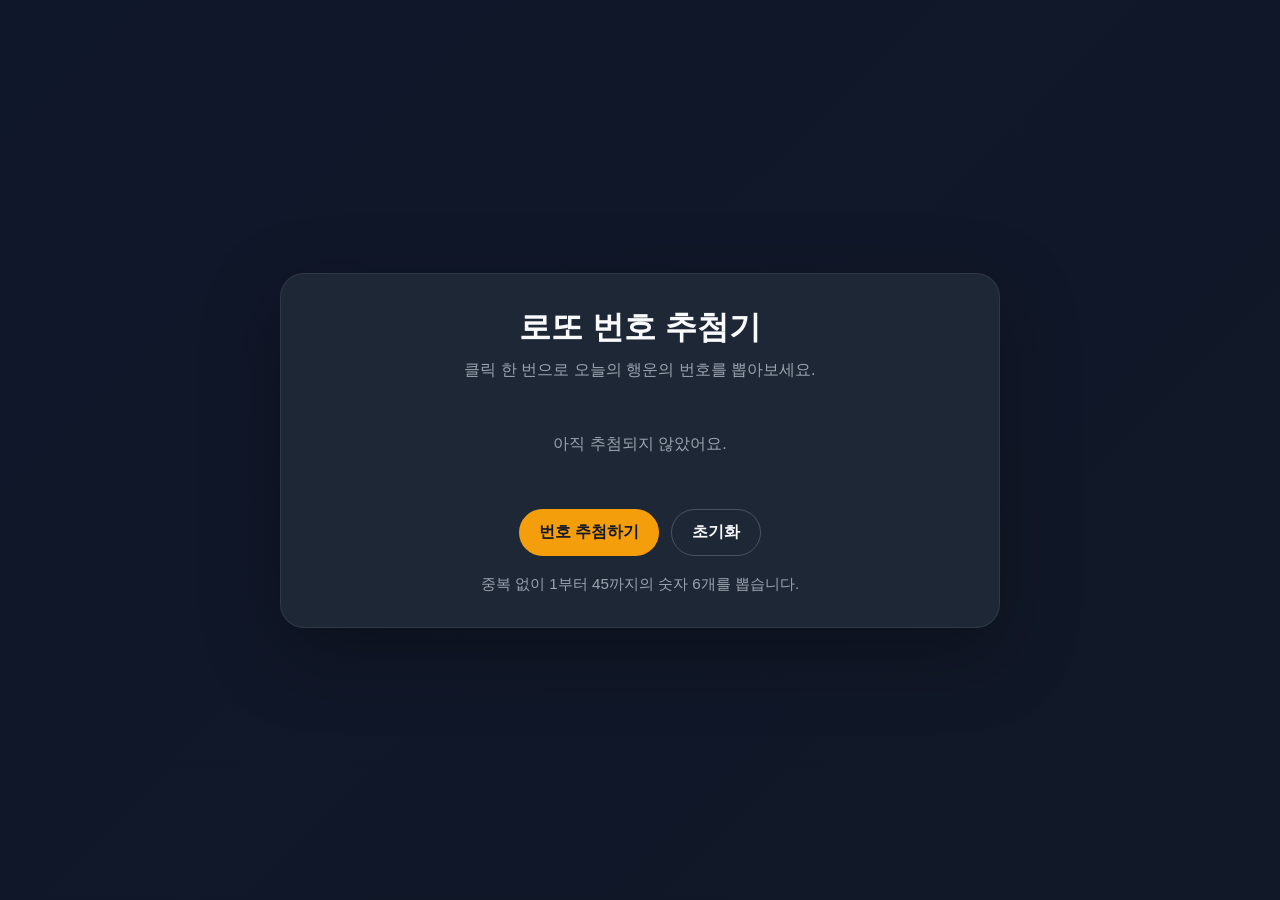
==== index.html @ e7aca038 "Add website" ====
<!DOCTYPE html>
<html lang="ko">
  <head>
    <meta charset="UTF-8" />
    <meta name="viewport" content="width=device-width, initial-scale=1.0" />
    <title>로또 번호 추첨기</title>
    <style>
      :root {
        --bg: #111827;
        --card: #1f2937;
        --text: #f9fafb;
        --sub: #9ca3af;
        --accent: #f59e0b;
        --accent-2: #ef4444;
      }

      * {
        box-sizing: border-box;
      }

      body {
        margin: 0;
        font-family: "Pretendard", "Segoe UI", sans-serif;
        background: linear-gradient(135deg, #0f172a, var(--bg));
        color: var(--text);
        min-height: 100vh;
        display: grid;
        place-items: center;
        padding: 24px;
      }

      .app {
        width: min(100%, 720px);
        background: rgba(31, 41, 55, 0.95);
        border: 1px solid rgba(255, 255, 255, 0.08);
        border-radius: 24px;
        box-shadow: 0 24px 80px rgba(0, 0, 0, 0.3);
        padding: 32px;
        text-align: center;
      }

      h1 {
        margin: 0 0 10px;
        font-size: 2rem;
      }

      p {
        margin: 0 0 24px;
        color: var(--sub);
      }

      .numbers {
        display: flex;
        justify-content: center;
        gap: 14px;
        flex-wrap: wrap;
        margin: 28px 0;
      }

      .ball {
        width: 72px;
        height: 72px;
        border-radius: 50%;
        display: grid;
        place-items: center;
        font-size: 1.4rem;
        font-weight: 700;
        color: white;
        box-shadow: inset 0 -8px 12px rgba(0, 0, 0, 0.18);
      }

      .ball:nth-child(1) { background: linear-gradient(145deg, #fbbf24, #d97706); }
      .ball:nth-child(2) { background: linear-gradient(145deg, #60a5fa, #2563eb); }
      .ball:nth-child(3) { background: linear-gradient(145deg, #34d399, #059669); }
      .ball:nth-child(4) { background: linear-gradient(145deg, #fb923c, #ea580c); }
      .ball:nth-child(5) { background: linear-gradient(145deg, #a78bfa, #7c3aed); }
      .ball:nth-child(6) { background: linear-gradient(145deg, #f472b6, #db2777); }

      .button-row {
        display: flex;
        justify-content: center;
        gap: 12px;
        flex-wrap: wrap;
      }

      button {
        border: 0;
        cursor: pointer;
        font-size: 1rem;
        font-weight: 700;
        border-radius: 999px;
        padding: 12px 20px;
        transition: transform 0.2s ease, opacity 0.2s ease;
      }

      button:hover {
        transform: translateY(-2px);
      }

      .primary {
        background: var(--accent);
        color: #111827;
      }

      .secondary {
        background: transparent;
        color: var(--text);
        border: 1px solid rgba(255, 255, 255, 0.2);
      }

      .hint {
        margin-top: 18px;
        font-size: 0.95rem;
        color: var(--sub);
      }

      .empty {
        min-height: 72px;
        display: grid;
        place-items: center;
        color: var(--sub);
        font-size: 1rem;
      }
    </style>
  </head>
  <body>
    <main class="app">
      <h1>로또 번호 추첨기</h1>
      <p>클릭 한 번으로 오늘의 행운의 번호를 뽑아보세요.</p>

      <div id="numberArea" class="numbers">
        <div class="empty">아직 추첨되지 않았어요.</div>
      </div>

      <div class="button-row">
        <button class="primary" id="drawBtn">번호 추첨하기</button>
        <button class="secondary" id="resetBtn">초기화</button>
      </div>

      <div class="hint">중복 없이 1부터 45까지의 숫자 6개를 뽑습니다.</div>
    </main>

    <script>
      const drawBtn = document.getElementById('drawBtn');
      const resetBtn = document.getElementById('resetBtn');
      const numberArea = document.getElementById('numberArea');

      function drawNumbers() {
        const numbers = new Set();

        while (numbers.size < 6) {
          numbers.add(Math.floor(Math.random() * 45) + 1);
        }

        const sorted = [...numbers].sort((a, b) => a - b);
        renderNumbers(sorted);
      }

      function renderNumbers(numbers) {
        numberArea.innerHTML = '';

        numbers.forEach((number) => {
          const ball = document.createElement('div');
          ball.className = 'ball';
          ball.textContent = number;
          numberArea.appendChild(ball);
        });
      }

      drawBtn.addEventListener('click', drawNumbers);
      resetBtn.addEventListener('click', () => {
        numberArea.innerHTML = '<div class="empty">아직 추첨되지 않았어요.</div>';
      });
    </script>
  </body>
</html>
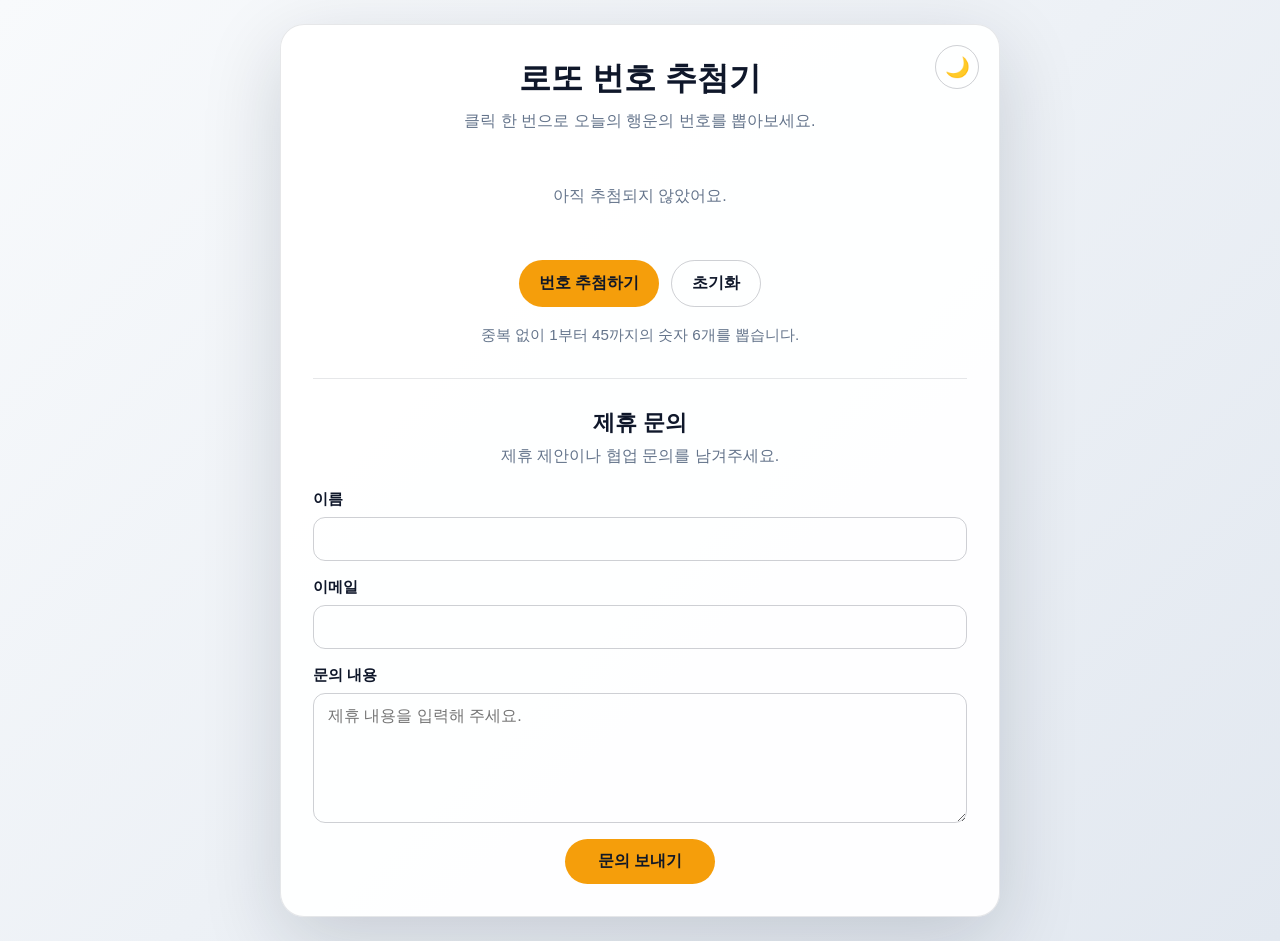
==== commit de6a5c2c: "Add partnership contact form" ====
--- a/index.html
+++ b/index.html
@@ -4,14 +4,37 @@
     <meta charset="UTF-8" />
     <meta name="viewport" content="width=device-width, initial-scale=1.0" />
     <title>로또 번호 추첨기</title>
+    <script>
+      (() => {
+        const savedTheme = localStorage.getItem('theme');
+        const theme = savedTheme || (matchMedia('(prefers-color-scheme: dark)').matches ? 'dark' : 'light');
+        document.documentElement.dataset.theme = theme;
+      })();
+    </script>
     <style>
       :root {
-        --bg: #111827;
-        --card: #1f2937;
+        color-scheme: light;
+        --bg-start: #f8fafc;
+        --bg-end: #e2e8f0;
+        --card: rgba(255, 255, 255, 0.94);
+        --text: #0f172a;
+        --sub: #64748b;
+        --border: rgba(15, 23, 42, 0.1);
+        --secondary-border: rgba(15, 23, 42, 0.2);
+        --shadow: rgba(15, 23, 42, 0.16);
+        --accent: #f59e0b;
+      }
+
+      :root[data-theme="dark"] {
+        color-scheme: dark;
+        --bg-start: #0f172a;
+        --bg-end: #111827;
+        --card: rgba(31, 41, 55, 0.95);
         --text: #f9fafb;
         --sub: #9ca3af;
-        --accent: #f59e0b;
-        --accent-2: #ef4444;
+        --border: rgba(255, 255, 255, 0.08);
+        --secondary-border: rgba(255, 255, 255, 0.2);
+        --shadow: rgba(0, 0, 0, 0.3);
       }
 
       * {
@@ -21,27 +44,46 @@
       body {
         margin: 0;
         font-family: "Pretendard", "Segoe UI", sans-serif;
-        background: linear-gradient(135deg, #0f172a, var(--bg));
+        background: linear-gradient(135deg, var(--bg-start), var(--bg-end));
         color: var(--text);
         min-height: 100vh;
         display: grid;
         place-items: center;
         padding: 24px;
+        transition: background 0.25s ease, color 0.25s ease;
       }
 
       .app {
         width: min(100%, 720px);
-        background: rgba(31, 41, 55, 0.95);
-        border: 1px solid rgba(255, 255, 255, 0.08);
+        position: relative;
+        background: var(--card);
+        border: 1px solid var(--border);
         border-radius: 24px;
-        box-shadow: 0 24px 80px rgba(0, 0, 0, 0.3);
+        box-shadow: 0 24px 80px var(--shadow);
         padding: 32px;
         text-align: center;
+        transition: background 0.25s ease, border-color 0.25s ease, box-shadow 0.25s ease;
+      }
+
+      .theme-toggle {
+        position: absolute;
+        top: 20px;
+        right: 20px;
+        width: 44px;
+        height: 44px;
+        padding: 0;
+        display: grid;
+        place-items: center;
+        background: transparent;
+        color: var(--text);
+        border: 1px solid var(--secondary-border);
+        font-size: 1.25rem;
       }
 
       h1 {
         margin: 0 0 10px;
         font-size: 2rem;
+        padding: 0 48px;
       }
 
       p {
@@ -97,6 +139,11 @@
         transform: translateY(-2px);
       }
 
+      button:focus-visible {
+        outline: 3px solid var(--accent);
+        outline-offset: 3px;
+      }
+
       .primary {
         background: var(--accent);
         color: #111827;
@@ -105,7 +152,7 @@
       .secondary {
         background: transparent;
         color: var(--text);
-        border: 1px solid rgba(255, 255, 255, 0.2);
+        border: 1px solid var(--secondary-border);
       }
 
       .hint {
@@ -121,10 +168,84 @@
         color: var(--sub);
         font-size: 1rem;
       }
+
+      .contact {
+        margin-top: 32px;
+        padding-top: 28px;
+        border-top: 1px solid var(--border);
+        text-align: left;
+      }
+
+      .contact h2 {
+        margin: 0 0 8px;
+        text-align: center;
+        font-size: 1.4rem;
+      }
+
+      .contact > p {
+        margin-bottom: 22px;
+        text-align: center;
+      }
+
+      .contact-form {
+        display: grid;
+        gap: 16px;
+      }
+
+      .form-field {
+        display: grid;
+        gap: 7px;
+      }
+
+      label {
+        font-weight: 700;
+        font-size: 0.95rem;
+      }
+
+      input,
+      textarea {
+        width: 100%;
+        border: 1px solid var(--secondary-border);
+        border-radius: 12px;
+        padding: 12px 14px;
+        background: transparent;
+        color: var(--text);
+        font: inherit;
+      }
+
+      textarea {
+        min-height: 130px;
+        resize: vertical;
+      }
+
+      input:focus-visible,
+      textarea:focus-visible {
+        outline: 3px solid var(--accent);
+        outline-offset: 2px;
+        border-color: transparent;
+      }
+
+      .contact-form .primary {
+        justify-self: center;
+        min-width: 150px;
+      }
+
+      .honeypot {
+        position: absolute;
+        left: -9999px;
+      }
+
+      @media (max-width: 520px) {
+        .app { padding: 76px 20px 28px; }
+        h1 { padding: 0; }
+      }
     </style>
   </head>
   <body>
     <main class="app">
+      <button class="theme-toggle" id="themeToggle" type="button" aria-label="다크 모드로 전환" title="다크 모드로 전환">
+        <span aria-hidden="true">🌙</span>
+      </button>
       <h1>로또 번호 추첨기</h1>
       <p>클릭 한 번으로 오늘의 행운의 번호를 뽑아보세요.</p>
 
@@ -138,12 +259,65 @@
       </div>
 
       <div class="hint">중복 없이 1부터 45까지의 숫자 6개를 뽑습니다.</div>
+
+      <section class="contact" aria-labelledby="contactTitle">
+        <h2 id="contactTitle">제휴 문의</h2>
+        <p>제휴 제안이나 협업 문의를 남겨주세요.</p>
+
+        <form class="contact-form" action="https://formspree.io/f/xvzjyegk" method="POST">
+          <input type="hidden" name="_subject" value="로또 번호 추첨기 제휴 문의" />
+
+          <div class="form-field">
+            <label for="contactName">이름</label>
+            <input id="contactName" name="name" type="text" autocomplete="name" required />
+          </div>
+
+          <div class="form-field">
+            <label for="contactEmail">이메일</label>
+            <input id="contactEmail" name="email" type="email" autocomplete="email" required />
+          </div>
+
+          <div class="form-field">
+            <label for="contactMessage">문의 내용</label>
+            <textarea id="contactMessage" name="message" placeholder="제휴 내용을 입력해 주세요." required></textarea>
+          </div>
+
+          <div class="honeypot" aria-hidden="true">
+            <label for="companyWebsite">회사 웹사이트</label>
+            <input id="companyWebsite" name="_gotcha" type="text" tabindex="-1" autocomplete="off" />
+          </div>
+
+          <button class="primary" type="submit">문의 보내기</button>
+        </form>
+      </section>
     </main>
 
     <script>
       const drawBtn = document.getElementById('drawBtn');
       const resetBtn = document.getElementById('resetBtn');
       const numberArea = document.getElementById('numberArea');
+      const themeToggle = document.getElementById('themeToggle');
+
+      function updateThemeButton(theme) {
+        const isDark = theme === 'dark';
+        const label = isDark ? '화이트 모드로 전환' : '다크 모드로 전환';
+        themeToggle.querySelector('span').textContent = isDark ? '☀️' : '🌙';
+        themeToggle.setAttribute('aria-label', label);
+        themeToggle.title = label;
+      }
+
+      function setTheme(theme) {
+        document.documentElement.dataset.theme = theme;
+        localStorage.setItem('theme', theme);
+        updateThemeButton(theme);
+      }
+
+      updateThemeButton(document.documentElement.dataset.theme);
+
+      themeToggle.addEventListener('click', () => {
+        const nextTheme = document.documentElement.dataset.theme === 'dark' ? 'light' : 'dark';
+        setTheme(nextTheme);
+      });
 
       function drawNumbers() {
         const numbers = new Set();
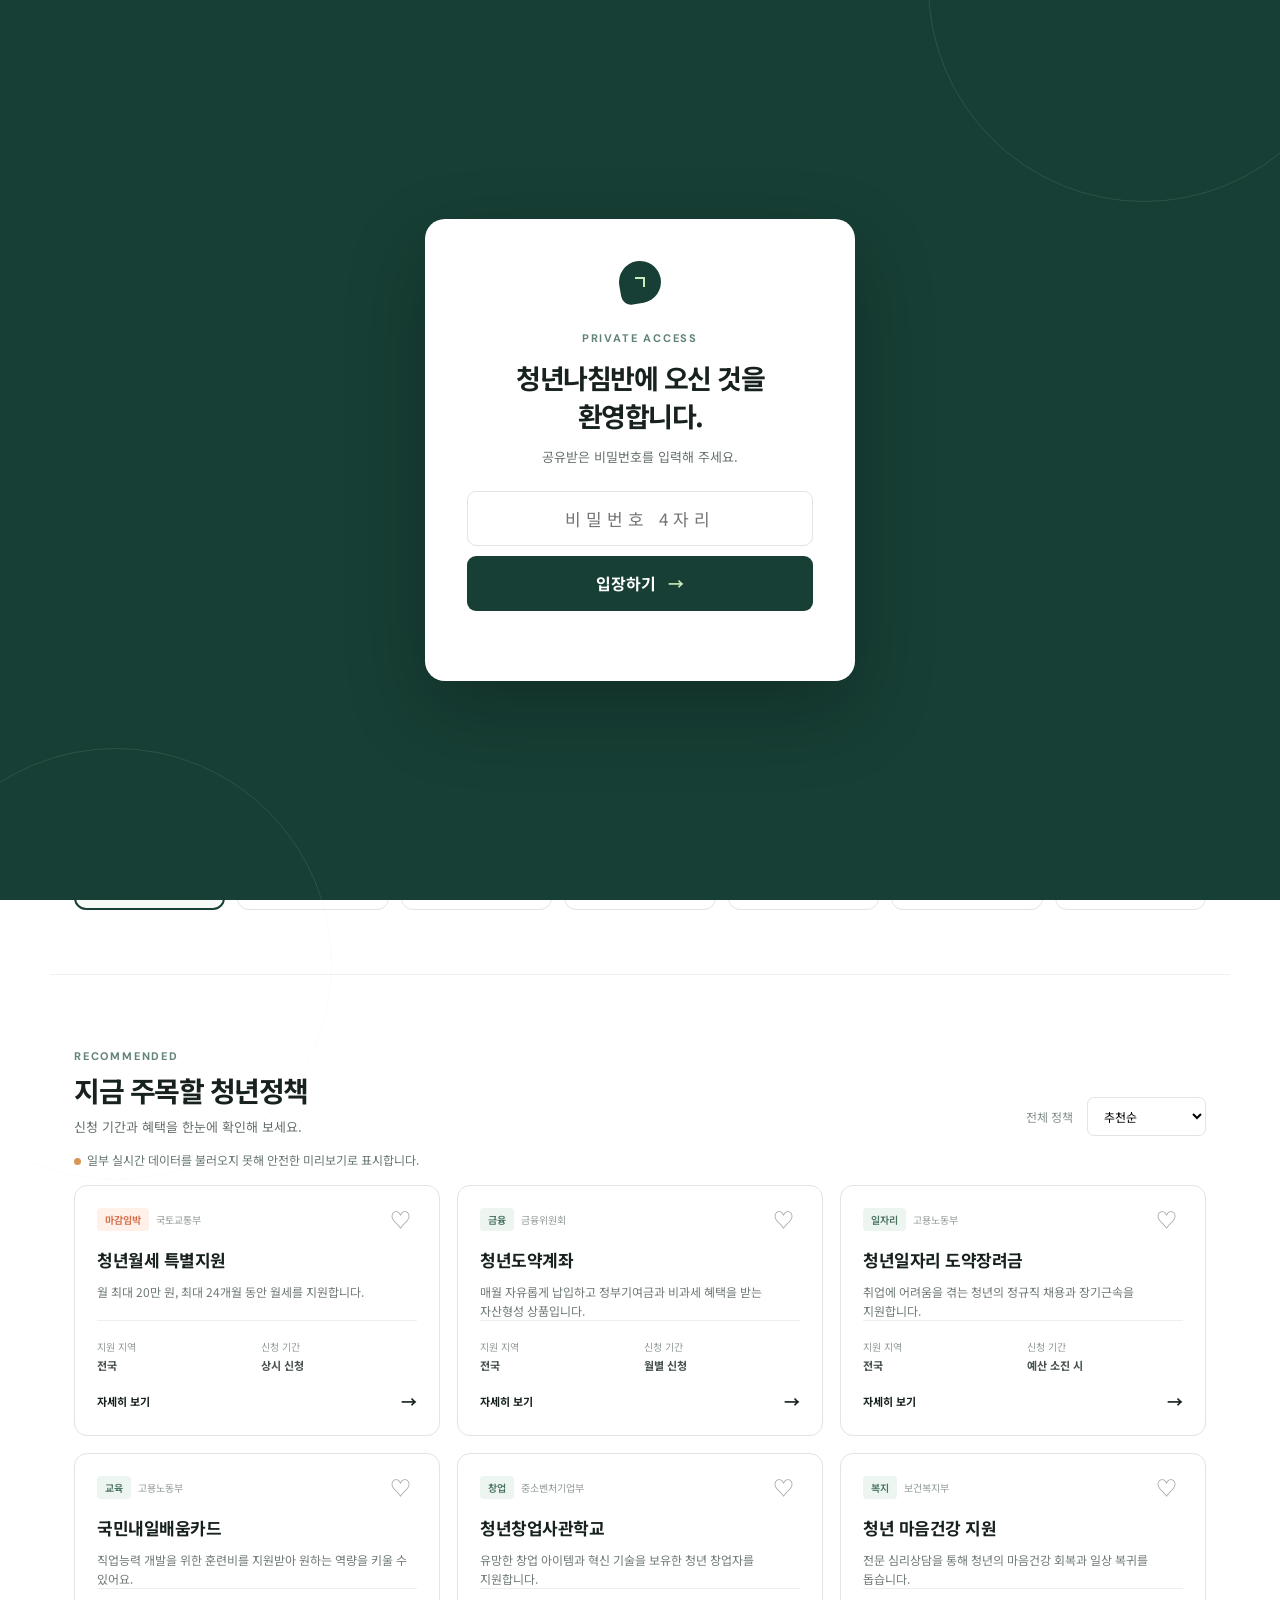
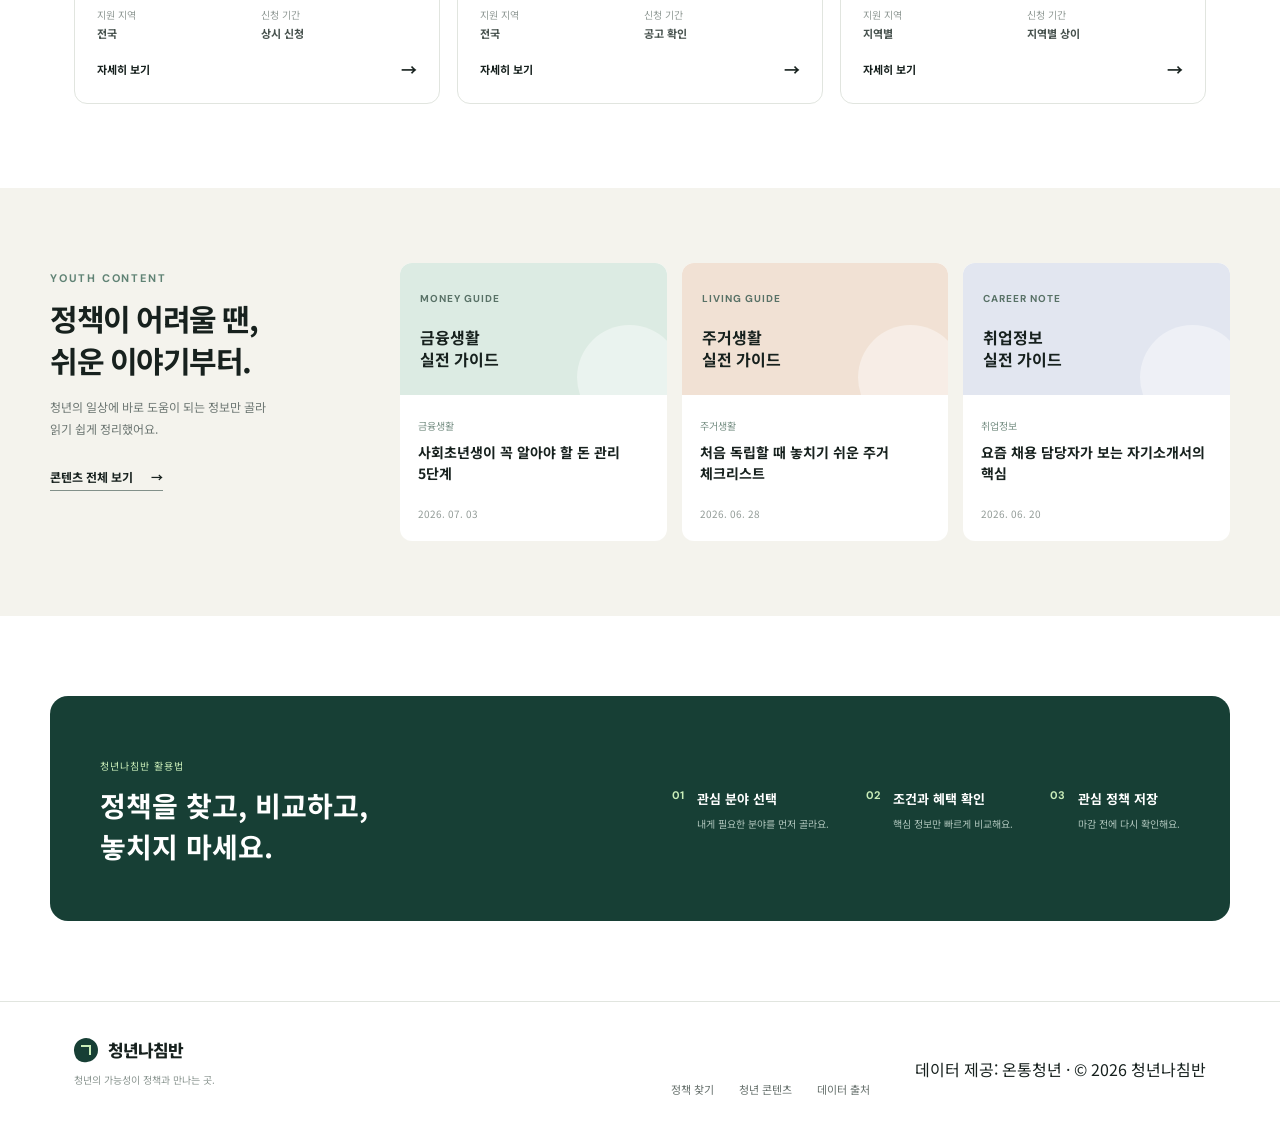
==== commit a3c1d998: "Build youth policy portal with data sync" ====
--- a/index.html
+++ b/index.html
@@ -1,350 +1,111 @@
-<!DOCTYPE html>
+<!doctype html>
 <html lang="ko">
-  <head>
-    <meta charset="UTF-8" />
-    <meta name="viewport" content="width=device-width, initial-scale=1.0" />
-    <title>로또 번호 추첨기</title>
-    <script>
-      (() => {
-        const savedTheme = localStorage.getItem('theme');
-        const theme = savedTheme || (matchMedia('(prefers-color-scheme: dark)').matches ? 'dark' : 'light');
-        document.documentElement.dataset.theme = theme;
-      })();
-    </script>
-    <style>
-      :root {
-        color-scheme: light;
-        --bg-start: #f8fafc;
-        --bg-end: #e2e8f0;
-        --card: rgba(255, 255, 255, 0.94);
-        --text: #0f172a;
-        --sub: #64748b;
-        --border: rgba(15, 23, 42, 0.1);
-        --secondary-border: rgba(15, 23, 42, 0.2);
-        --shadow: rgba(15, 23, 42, 0.16);
-        --accent: #f59e0b;
-      }
+<head>
+  <meta charset="UTF-8">
+  <meta name="viewport" content="width=device-width, initial-scale=1.0">
+  <meta name="description" content="흩어진 청년정책과 생활 콘텐츠를 한눈에 찾는 청년정책 큐레이션 서비스">
+  <meta name="theme-color" content="#173f35">
+  <title>청년나침반 — 나에게 맞는 청년정책 찾기</title>
+  <link rel="preconnect" href="https://fonts.googleapis.com">
+  <link rel="preconnect" href="https://fonts.gstatic.com" crossorigin>
+  <link href="https://fonts.googleapis.com/css2?family=DM+Sans:wght@500;600;700&family=Noto+Sans+KR:wght@400;500;600;700;800&display=swap" rel="stylesheet">
+  <link rel="stylesheet" href="styles.css">
+  <link rel="stylesheet" href="gate.css">
+</head>
+<body class="locked">
+  <div class="access-gate" id="accessGate" role="dialog" aria-modal="true" aria-labelledby="gateTitle">
+    <form class="gate-card" id="gateForm">
+      <span class="brand-mark gate-mark" aria-hidden="true"><span></span></span>
+      <span class="section-kicker">PRIVATE ACCESS</span>
+      <h1 id="gateTitle">청년나침반에 오신 것을<br>환영합니다.</h1>
+      <p>공유받은 비밀번호를 입력해 주세요.</p>
+      <label class="sr-only" for="gatePassword">접속 비밀번호</label>
+      <input id="gatePassword" type="password" inputmode="numeric" maxlength="4" placeholder="비밀번호 4자리" autocomplete="current-password" required>
+      <button type="submit">입장하기 <span>→</span></button>
+      <small id="gateError" role="alert"></small>
+    </form>
+  </div>
+  <a class="skip" href="#main">본문 바로가기</a>
+  <header class="site-header">
+    <div class="header-inner">
+      <a class="brand" href="#" aria-label="청년나침반 홈">
+        <span class="brand-mark" aria-hidden="true"><span></span></span>
+        <span>청년나침반</span>
+      </a>
+      <nav class="nav" aria-label="주요 메뉴">
+        <a class="active" href="#policies">정책 찾기</a>
+        <a href="#content">청년 콘텐츠</a>
+        <a href="#guide">이용 가이드</a>
+      </nav>
+      <button class="saved-button" id="savedButton" type="button" aria-label="저장한 정책 보기">
+        <span aria-hidden="true">♡</span> 저장한 정책 <b id="savedCount">0</b>
+      </button>
+      <button class="menu-button" id="menuButton" type="button" aria-label="메뉴 열기"><span></span><span></span></button>
+    </div>
+  </header>
 
-      :root[data-theme="dark"] {
-        color-scheme: dark;
-        --bg-start: #0f172a;
-        --bg-end: #111827;
-        --card: rgba(31, 41, 55, 0.95);
-        --text: #f9fafb;
-        --sub: #9ca3af;
-        --border: rgba(255, 255, 255, 0.08);
-        --secondary-border: rgba(255, 255, 255, 0.2);
-        --shadow: rgba(0, 0, 0, 0.3);
-      }
+  <main id="main">
+    <section class="hero">
+      <div class="hero-orb orb-one"></div><div class="hero-orb orb-two"></div>
+      <div class="hero-inner">
+        <div class="eyebrow"><span></span> 청년의 오늘을 위한 정책 큐레이션</div>
+        <h1>놓치고 있던 혜택,<br><em>한곳에서</em> 찾아보세요.</h1>
+        <p>취업부터 주거, 금융, 복지까지. 복잡한 청년정책을<br class="desktop-only"> 내 상황에 맞게 쉽고 빠르게 탐색하세요.</p>
+        <form class="hero-search" id="searchForm" role="search">
+          <svg aria-hidden="true" viewBox="0 0 24 24"><circle cx="11" cy="11" r="7"></circle><path d="m20 20-4-4"></path></svg>
+          <label class="sr-only" for="searchInput">정책 검색</label>
+          <input id="searchInput" type="search" placeholder="어떤 정책을 찾고 있나요? 예: 월세, 취업 지원" autocomplete="off">
+          <button type="submit">검색하기</button>
+        </form>
+        <div class="quick-keywords" aria-label="추천 검색어">
+          <span>추천</span>
+          <button type="button" data-query="청년 월세"># 청년 월세</button>
+          <button type="button" data-query="취업 지원"># 취업 지원</button>
+          <button type="button" data-query="청년 적금"># 청년 적금</button>
+          <button type="button" data-query="창업"># 창업</button>
+        </div>
+      </div>
+      <aside class="hero-stat" aria-label="서비스 현황">
+        <span class="stat-icon">↗</span>
+        <div><small>지금 확인 가능한 정책</small><strong><span id="policyTotal">2,847</span><i>개</i></strong></div>
+        <span class="live"><i></i> 매일 업데이트</span>
+      </aside>
+    </section>
 
-      * {
-        box-sizing: border-box;
-      }
+    <section class="category-section" aria-labelledby="categoryTitle">
+      <div class="section-heading compact"><div><span class="section-kicker">CATEGORY</span><h2 id="categoryTitle">관심 분야부터 골라보세요</h2></div><p>아이콘을 누르면 해당 정책만 모아볼 수 있어요.</p></div>
+      <div class="categories" id="categories">
+        <button class="category active" data-category="전체"><span class="cat-icon all">✦</span><b>전체</b><small>모든 정책</small></button>
+        <button class="category" data-category="일자리"><span class="cat-icon job">▣</span><b>일자리</b><small>취업 · 재직</small></button>
+        <button class="category" data-category="주거"><span class="cat-icon home">⌂</span><b>주거</b><small>주택 · 월세</small></button>
+        <button class="category" data-category="교육"><span class="cat-icon study">▤</span><b>교육</b><small>역량 · 장학</small></button>
+        <button class="category" data-category="복지"><span class="cat-icon welfare">♥</span><b>복지·문화</b><small>생활 · 건강</small></button>
+        <button class="category" data-category="금융"><span class="cat-icon finance">₩</span><b>금융</b><small>자산 · 대출</small></button>
+        <button class="category" data-category="창업"><span class="cat-icon startup">↗</span><b>창업</b><small>사업 · 지원</small></button>
+      </div>
+    </section>
 
-      body {
-        margin: 0;
-        font-family: "Pretendard", "Segoe UI", sans-serif;
-        background: linear-gradient(135deg, var(--bg-start), var(--bg-end));
-        color: var(--text);
-        min-height: 100vh;
-        display: grid;
-        place-items: center;
-        padding: 24px;
-        transition: background 0.25s ease, color 0.25s ease;
-      }
+    <section class="policies-section" id="policies" aria-labelledby="policyTitle">
+      <div class="section-heading"><div><span class="section-kicker">RECOMMENDED</span><h2 id="policyTitle">지금 주목할 청년정책</h2><p>신청 기간과 혜택을 한눈에 확인해 보세요.</p></div><div class="list-actions"><span id="resultLabel">전체 정책</span><select id="sortSelect" aria-label="정렬 기준"><option value="recommended">추천순</option><option value="deadline">마감임박순</option><option value="latest">최신순</option></select></div></div>
+      <div class="status-message" id="statusMessage" role="status"><span></span> 온통청년 데이터를 확인하고 있어요.</div>
+      <div class="policy-grid" id="policyGrid" aria-live="polite"></div>
+      <button class="more-button" id="moreButton" type="button">정책 더 보기 <span>↓</span></button>
+    </section>
 
-      .app {
-        width: min(100%, 720px);
-        position: relative;
-        background: var(--card);
-        border: 1px solid var(--border);
-        border-radius: 24px;
-        box-shadow: 0 24px 80px var(--shadow);
-        padding: 32px;
-        text-align: center;
-        transition: background 0.25s ease, border-color 0.25s ease, box-shadow 0.25s ease;
-      }
+    <section class="content-section" id="content" aria-labelledby="contentTitle">
+      <div class="content-copy"><span class="section-kicker">YOUTH CONTENT</span><h2 id="contentTitle">정책이 어려울 땐,<br>쉬운 이야기부터.</h2><p>청년의 일상에 바로 도움이 되는 정보만 골라<br>읽기 쉽게 정리했어요.</p><a href="https://www.youthcenter.go.kr/youthNews/ythTips/ythTipsList" target="_blank" rel="noopener">콘텐츠 전체 보기 <span>→</span></a></div>
+      <div class="content-cards" id="contentGrid"></div>
+    </section>
 
-      .theme-toggle {
-        position: absolute;
-        top: 20px;
-        right: 20px;
-        width: 44px;
-        height: 44px;
-        padding: 0;
-        display: grid;
-        place-items: center;
-        background: transparent;
-        color: var(--text);
-        border: 1px solid var(--secondary-border);
-        font-size: 1.25rem;
-      }
+    <section class="guide" id="guide">
+      <div><span class="guide-badge">청년나침반 활용법</span><h2>정책을 찾고, 비교하고,<br>놓치지 마세요.</h2></div>
+      <ol><li><span>01</span><div><b>관심 분야 선택</b><p>내게 필요한 분야를 먼저 골라요.</p></div></li><li><span>02</span><div><b>조건과 혜택 확인</b><p>핵심 정보만 빠르게 비교해요.</p></div></li><li><span>03</span><div><b>관심 정책 저장</b><p>마감 전에 다시 확인해요.</p></div></li></ol>
+    </section>
+  </main>
 
-      h1 {
-        margin: 0 0 10px;
-        font-size: 2rem;
-        padding: 0 48px;
-      }
+  <footer><div class="footer-inner"><div><a class="brand footer-brand" href="#"><span class="brand-mark"><span></span></span><span>청년나침반</span></a><p>청년의 가능성이 정책과 만나는 곳.</p></div><div class="footer-links"><a href="#policies">정책 찾기</a><a href="#content">청년 콘텐츠</a><a href="https://www.youthcenter.go.kr/cmnFooter/openapiIntro/oaiGuide" target="_blank" rel="noopener">데이터 출처</a></div><p class="copyright">데이터 제공: 온통청년 · © 2026 청년나침반</p></div></footer>
 
-      p {
-        margin: 0 0 24px;
-        color: var(--sub);
-      }
-
-      .numbers {
-        display: flex;
-        justify-content: center;
-        gap: 14px;
-        flex-wrap: wrap;
-        margin: 28px 0;
-      }
-
-      .ball {
-        width: 72px;
-        height: 72px;
-        border-radius: 50%;
-        display: grid;
-        place-items: center;
-        font-size: 1.4rem;
-        font-weight: 700;
-        color: white;
-        box-shadow: inset 0 -8px 12px rgba(0, 0, 0, 0.18);
-      }
-
-      .ball:nth-child(1) { background: linear-gradient(145deg, #fbbf24, #d97706); }
-      .ball:nth-child(2) { background: linear-gradient(145deg, #60a5fa, #2563eb); }
-      .ball:nth-child(3) { background: linear-gradient(145deg, #34d399, #059669); }
-      .ball:nth-child(4) { background: linear-gradient(145deg, #fb923c, #ea580c); }
-      .ball:nth-child(5) { background: linear-gradient(145deg, #a78bfa, #7c3aed); }
-      .ball:nth-child(6) { background: linear-gradient(145deg, #f472b6, #db2777); }
-
-      .button-row {
-        display: flex;
-        justify-content: center;
-        gap: 12px;
-        flex-wrap: wrap;
-      }
-
-      button {
-        border: 0;
-        cursor: pointer;
-        font-size: 1rem;
-        font-weight: 700;
-        border-radius: 999px;
-        padding: 12px 20px;
-        transition: transform 0.2s ease, opacity 0.2s ease;
-      }
-
-      button:hover {
-        transform: translateY(-2px);
-      }
-
-      button:focus-visible {
-        outline: 3px solid var(--accent);
-        outline-offset: 3px;
-      }
-
-      .primary {
-        background: var(--accent);
-        color: #111827;
-      }
-
-      .secondary {
-        background: transparent;
-        color: var(--text);
-        border: 1px solid var(--secondary-border);
-      }
-
-      .hint {
-        margin-top: 18px;
-        font-size: 0.95rem;
-        color: var(--sub);
-      }
-
-      .empty {
-        min-height: 72px;
-        display: grid;
-        place-items: center;
-        color: var(--sub);
-        font-size: 1rem;
-      }
-
-      .contact {
-        margin-top: 32px;
-        padding-top: 28px;
-        border-top: 1px solid var(--border);
-        text-align: left;
-      }
-
-      .contact h2 {
-        margin: 0 0 8px;
-        text-align: center;
-        font-size: 1.4rem;
-      }
-
-      .contact > p {
-        margin-bottom: 22px;
-        text-align: center;
-      }
-
-      .contact-form {
-        display: grid;
-        gap: 16px;
-      }
-
-      .form-field {
-        display: grid;
-        gap: 7px;
-      }
-
-      label {
-        font-weight: 700;
-        font-size: 0.95rem;
-      }
-
-      input,
-      textarea {
-        width: 100%;
-        border: 1px solid var(--secondary-border);
-        border-radius: 12px;
-        padding: 12px 14px;
-        background: transparent;
-        color: var(--text);
-        font: inherit;
-      }
-
-      textarea {
-        min-height: 130px;
-        resize: vertical;
-      }
-
-      input:focus-visible,
-      textarea:focus-visible {
-        outline: 3px solid var(--accent);
-        outline-offset: 2px;
-        border-color: transparent;
-      }
-
-      .contact-form .primary {
-        justify-self: center;
-        min-width: 150px;
-      }
-
-      .honeypot {
-        position: absolute;
-        left: -9999px;
-      }
-
-      @media (max-width: 520px) {
-        .app { padding: 76px 20px 28px; }
-        h1 { padding: 0; }
-      }
-    </style>
-  </head>
-  <body>
-    <main class="app">
-      <button class="theme-toggle" id="themeToggle" type="button" aria-label="다크 모드로 전환" title="다크 모드로 전환">
-        <span aria-hidden="true">🌙</span>
-      </button>
-      <h1>로또 번호 추첨기</h1>
-      <p>클릭 한 번으로 오늘의 행운의 번호를 뽑아보세요.</p>
-
-      <div id="numberArea" class="numbers">
-        <div class="empty">아직 추첨되지 않았어요.</div>
-      </div>
-
-      <div class="button-row">
-        <button class="primary" id="drawBtn">번호 추첨하기</button>
-        <button class="secondary" id="resetBtn">초기화</button>
-      </div>
-
-      <div class="hint">중복 없이 1부터 45까지의 숫자 6개를 뽑습니다.</div>
-
-      <section class="contact" aria-labelledby="contactTitle">
-        <h2 id="contactTitle">제휴 문의</h2>
-        <p>제휴 제안이나 협업 문의를 남겨주세요.</p>
-
-        <form class="contact-form" action="https://formspree.io/f/xvzjyegk" method="POST">
-          <input type="hidden" name="_subject" value="로또 번호 추첨기 제휴 문의" />
-
-          <div class="form-field">
-            <label for="contactName">이름</label>
-            <input id="contactName" name="name" type="text" autocomplete="name" required />
-          </div>
-
-          <div class="form-field">
-            <label for="contactEmail">이메일</label>
-            <input id="contactEmail" name="email" type="email" autocomplete="email" required />
-          </div>
-
-          <div class="form-field">
-            <label for="contactMessage">문의 내용</label>
-            <textarea id="contactMessage" name="message" placeholder="제휴 내용을 입력해 주세요." required></textarea>
-          </div>
-
-          <div class="honeypot" aria-hidden="true">
-            <label for="companyWebsite">회사 웹사이트</label>
-            <input id="companyWebsite" name="_gotcha" type="text" tabindex="-1" autocomplete="off" />
-          </div>
-
-          <button class="primary" type="submit">문의 보내기</button>
-        </form>
-      </section>
-    </main>
-
-    <script>
-      const drawBtn = document.getElementById('drawBtn');
-      const resetBtn = document.getElementById('resetBtn');
-      const numberArea = document.getElementById('numberArea');
-      const themeToggle = document.getElementById('themeToggle');
-
-      function updateThemeButton(theme) {
-        const isDark = theme === 'dark';
-        const label = isDark ? '화이트 모드로 전환' : '다크 모드로 전환';
-        themeToggle.querySelector('span').textContent = isDark ? '☀️' : '🌙';
-        themeToggle.setAttribute('aria-label', label);
-        themeToggle.title = label;
-      }
-
-      function setTheme(theme) {
-        document.documentElement.dataset.theme = theme;
-        localStorage.setItem('theme', theme);
-        updateThemeButton(theme);
-      }
-
-      updateThemeButton(document.documentElement.dataset.theme);
-
-      themeToggle.addEventListener('click', () => {
-        const nextTheme = document.documentElement.dataset.theme === 'dark' ? 'light' : 'dark';
-        setTheme(nextTheme);
-      });
-
-      function drawNumbers() {
-        const numbers = new Set();
-
-        while (numbers.size < 6) {
-          numbers.add(Math.floor(Math.random() * 45) + 1);
-        }
-
-        const sorted = [...numbers].sort((a, b) => a - b);
-        renderNumbers(sorted);
-      }
-
-      function renderNumbers(numbers) {
-        numberArea.innerHTML = '';
-
-        numbers.forEach((number) => {
-          const ball = document.createElement('div');
-          ball.className = 'ball';
-          ball.textContent = number;
-          numberArea.appendChild(ball);
-        });
-      }
-
-      drawBtn.addEventListener('click', drawNumbers);
-      resetBtn.addEventListener('click', () => {
-        numberArea.innerHTML = '<div class="empty">아직 추첨되지 않았어요.</div>';
-      });
-    </script>
-  </body>
+  <div class="toast" id="toast" role="status"></div>
+  <script src="app.js"></script>
+</body>
 </html>
--- a/styles.css
+++ b/styles.css
@@ -0,0 +1 @@
+:root{--ink:#17211e;--muted:#65706c;--green:#173f35;--mint:#c9edb8;--cream:#f4f3ed;--line:#e1e5df;--white:#fff;--orange:#ef7e4b;--max:1180px}*{box-sizing:border-box}html{scroll-behavior:smooth}body{margin:0;color:var(--ink);background:#fff;font-family:"Noto Sans KR",sans-serif;word-break:keep-all}button,input,select{font:inherit}button,a{color:inherit}.skip{position:fixed;top:-60px;left:20px;z-index:1000;background:#fff;padding:12px 18px}.skip:focus{top:12px}.sr-only{position:absolute;width:1px;height:1px;padding:0;margin:-1px;overflow:hidden;clip:rect(0,0,0,0);white-space:nowrap;border:0}.site-header{height:76px;border-bottom:1px solid #e8ebe7;background:rgba(255,255,255,.94);position:sticky;top:0;z-index:20;backdrop-filter:blur(12px)}.header-inner,.footer-inner{max-width:var(--max);height:100%;margin:auto;display:flex;align-items:center;padding:0 24px}.brand{display:flex;align-items:center;gap:10px;text-decoration:none;font-size:20px;font-weight:800;letter-spacing:-1px}.brand-mark{width:29px;height:29px;border-radius:50% 50% 50% 10px;background:var(--green);display:grid;place-items:center;transform:rotate(-10deg)}.brand-mark span{width:10px;height:10px;border:2px solid var(--mint);border-left:0;border-bottom:0;transform:rotate(10deg)}.nav{display:flex;gap:42px;margin-left:85px;height:100%}.nav a{display:flex;align-items:center;text-decoration:none;font-size:15px;font-weight:600;position:relative}.nav a.active:after{content:"";position:absolute;bottom:0;left:0;right:0;height:3px;background:var(--green)}.saved-button{margin-left:auto;border:1px solid var(--line);border-radius:9px;background:#fff;padding:10px 14px;font-size:13px;font-weight:600;cursor:pointer}.saved-button span{font-size:18px;margin-right:5px}.saved-button b{background:var(--green);color:#fff;border-radius:10px;padding:1px 6px;margin-left:5px}.menu-button{display:none}.hero{height:538px;background:var(--green);color:white;position:relative;overflow:hidden}.hero:before{content:"";position:absolute;inset:0;background-image:linear-gradient(rgba(255,255,255,.025) 1px,transparent 1px),linear-gradient(90deg,rgba(255,255,255,.025) 1px,transparent 1px);background-size:48px 48px}.hero-inner{position:relative;max-width:var(--max);margin:auto;padding:75px 24px}.eyebrow{color:#cde8d9;font-size:13px;font-weight:600;letter-spacing:.6px;display:flex;align-items:center;gap:8px}.eyebrow span{width:19px;height:1px;background:#9ccab3}.hero h1{font-size:50px;line-height:1.23;letter-spacing:-3px;margin:15px 0 16px;font-weight:800}.hero h1 em{color:var(--mint);font-style:normal}.hero p{font-size:17px;line-height:1.7;color:#d5e2dd;margin:0}.hero-search{width:640px;height:68px;background:#fff;border-radius:10px;margin-top:30px;display:flex;align-items:center;padding:7px;box-shadow:0 15px 35px rgba(0,0,0,.15)}.hero-search svg{width:22px;margin:0 15px;stroke:#74807c;fill:none;stroke-width:2}.hero-search input{flex:1;border:0;outline:0;color:var(--ink);min-width:0;font-size:15px}.hero-search button{height:52px;border:0;border-radius:7px;background:var(--mint);color:#19362e;font-weight:700;padding:0 25px;cursor:pointer}.quick-keywords{display:flex;align-items:center;gap:15px;margin-top:15px;font-size:12px;color:#b5cbc2}.quick-keywords button{border:0;background:none;color:#d4e2dd;padding:0;cursor:pointer}.hero-stat{position:absolute;right:max(calc((100% - var(--max))/2 + 24px),24px);top:112px;width:287px;height:220px;border:1px solid rgba(255,255,255,.16);border-radius:18px;background:rgba(255,255,255,.07);backdrop-filter:blur(8px);padding:26px;display:flex;flex-direction:column}.stat-icon{margin-left:auto;width:38px;height:38px;border-radius:50%;display:grid;place-items:center;background:rgba(255,255,255,.1);color:var(--mint)}.hero-stat div{margin-top:15px}.hero-stat small{display:block;color:#bed0ca;font-size:12px}.hero-stat strong{font:700 38px "DM Sans";display:block;margin-top:7px}.hero-stat strong i{font:500 15px "Noto Sans KR";font-style:normal;margin-left:4px}.live{margin-top:auto;padding-top:14px;border-top:1px solid rgba(255,255,255,.13);font-size:11px;color:#bcd0c8}.live i{display:inline-block;width:6px;height:6px;background:var(--mint);border-radius:50%;margin-right:6px}.hero-orb{position:absolute;border-radius:50%;border:1px solid rgba(201,237,184,.1)}.orb-one{width:420px;height:420px;right:-40px;top:-170px}.orb-two{width:280px;height:280px;right:120px;bottom:-160px}.category-section,.policies-section,.content-section,.guide{max-width:var(--max);margin:auto;padding-left:24px;padding-right:24px}.category-section{padding-top:68px;padding-bottom:64px}.section-heading{display:flex;justify-content:space-between;align-items:flex-end;margin-bottom:27px}.section-heading h2{font-size:28px;letter-spacing:-1.5px;margin:5px 0 0}.section-heading p{color:var(--muted);font-size:13px;margin:7px 0 0}.section-heading.compact>p{margin:0}.section-kicker{font:700 11px "DM Sans";letter-spacing:1.8px;color:#608375}.categories{display:grid;grid-template-columns:repeat(7,1fr);gap:12px}.category{height:132px;border:1px solid var(--line);border-radius:12px;background:#fff;display:flex;flex-direction:column;align-items:center;justify-content:center;cursor:pointer;transition:.2s}.category:hover{transform:translateY(-3px);box-shadow:0 12px 25px rgba(25,48,40,.08)}.category.active{border:2px solid var(--green);background:#f5faf7}.cat-icon{width:40px;height:40px;border-radius:11px;display:grid;place-items:center;margin-bottom:10px;font-weight:800;background:#e8f2ed;color:#426c5b}.cat-icon.all{background:var(--green);color:#fff}.cat-icon.job{background:#e5effc;color:#4d75a6}.cat-icon.home{background:#f9e9df;color:#b36b48}.cat-icon.study{background:#eee9fa;color:#7963a8}.cat-icon.welfare{background:#f9e4e7;color:#b95b6a}.cat-icon.finance{background:#fbf2d9;color:#a47b24}.cat-icon.startup{background:#e2f2ed;color:#397863}.category b{font-size:14px}.category small{font-size:10px;color:#8b9490;margin-top:4px}.policies-section{padding-top:66px;padding-bottom:84px;border-top:1px solid #eff0ed}.list-actions{display:flex;align-items:center;gap:14px}.list-actions span{font-size:12px;color:#84908b}.list-actions select{border:1px solid var(--line);padding:9px 30px 9px 12px;border-radius:7px;background:#fff;font-size:12px}.status-message{font-size:12px;color:#65766f;margin:-12px 0 17px;display:none}.status-message.show{display:block}.status-message span{display:inline-block;width:7px;height:7px;border-radius:50%;background:#d69755;margin-right:6px}.policy-grid{display:grid;grid-template-columns:repeat(3,1fr);gap:17px}.policy-card{border:1px solid var(--line);border-radius:13px;padding:22px;background:#fff;min-height:245px;display:flex;flex-direction:column;transition:.2s}.policy-card:hover{transform:translateY(-3px);box-shadow:0 14px 35px rgba(26,48,40,.09);border-color:#c4d1ca}.card-top{display:flex;align-items:center;gap:7px}.tag{font-size:10px;border-radius:4px;padding:4px 8px;background:#edf5f1;color:#47715f;font-weight:600}.tag.urgent{background:#fff0e9;color:#d3663e}.provider{font-size:10px;color:#929b97;overflow:hidden;text-overflow:ellipsis;white-space:nowrap}.save{margin-left:auto;border:0;background:none;font-size:21px;color:#9da6a2;cursor:pointer;line-height:1}.save.saved{color:#e36f60}.policy-card h3{font-size:17px;line-height:1.45;letter-spacing:-.5px;margin:17px 0 9px}.policy-card>p{font-size:12px;color:#6f7a76;line-height:1.6;margin:0;display:-webkit-box;-webkit-line-clamp:2;-webkit-box-orient:vertical;overflow:hidden}.card-meta{margin-top:auto;padding-top:18px;border-top:1px solid #eef0ed;display:grid;grid-template-columns:1fr 1fr;gap:8px}.card-meta span{font-size:10px;color:#919a96}.card-meta b{display:block;color:#46514d;font-size:11px;margin-top:3px}.card-link{display:flex;justify-content:space-between;align-items:center;text-decoration:none;font-size:11px;font-weight:700;margin-top:16px}.card-link span{font-size:16px}.more-button{display:block;margin:32px auto 0;border:1px solid var(--line);background:white;border-radius:8px;padding:12px 25px;font-size:12px;font-weight:600;cursor:pointer}.more-button span{margin-left:8px}.empty-state{grid-column:1/-1;text-align:center;padding:70px;color:var(--muted);border:1px dashed var(--line);border-radius:12px}.content-section{max-width:none;background:var(--cream);padding-top:75px;padding-bottom:75px;display:grid;grid-template-columns:300px minmax(0,830px);justify-content:center;gap:50px}.content-copy h2{font-size:30px;line-height:1.4;letter-spacing:-1.5px;margin:10px 0 15px}.content-copy p{font-size:12px;line-height:1.8;color:#6d7773}.content-copy a{display:inline-block;margin-top:17px;font-size:12px;font-weight:700;text-decoration:none;border-bottom:1px solid #82908a;padding-bottom:5px}.content-copy a span{margin-left:15px}.content-cards{display:grid;grid-template-columns:repeat(3,1fr);gap:15px}.content-card{background:#fff;border-radius:12px;overflow:hidden;text-decoration:none;min-width:0}.content-thumb{height:132px;padding:20px;position:relative;background:#dcebe3;overflow:hidden}.content-thumb:after{content:"";position:absolute;width:105px;height:105px;border-radius:50%;background:rgba(255,255,255,.4);right:-15px;bottom:-35px}.content-card:nth-child(2) .content-thumb{background:#f1e1d4}.content-card:nth-child(3) .content-thumb{background:#e2e6f0}.content-thumb span{font:700 10px "DM Sans";letter-spacing:1px;color:#587166}.content-thumb b{display:block;width:140px;margin-top:19px;font-size:16px;line-height:1.4;position:relative;z-index:1}.content-body{padding:16px 18px 18px}.content-body small{font-size:10px;color:#789085}.content-body h3{font-size:14px;line-height:1.5;margin:7px 0 15px}.content-body span{font-size:10px;color:#929b97}.guide{margin-top:80px;margin-bottom:80px;border-radius:18px;background:var(--green);color:#fff;min-height:225px;padding:44px 50px;display:flex;align-items:center;justify-content:space-between}.guide-badge{font-size:10px;color:var(--mint);letter-spacing:1px}.guide h2{font-size:28px;line-height:1.45;margin:10px 0 0}.guide ol{display:flex;list-style:none;padding:0;margin:0;gap:37px}.guide li{display:flex;gap:13px;max-width:170px}.guide li>span{font:700 11px "DM Sans";color:var(--mint);margin-top:3px}.guide b{font-size:13px}.guide p{font-size:10px;color:#afc5bc;line-height:1.55;margin:7px 0 0}footer{border-top:1px solid var(--line);padding:35px 0}.footer-inner{height:auto;align-items:flex-end}.footer-brand{font-size:17px}.footer-brand .brand-mark{width:24px;height:24px}.footer-inner>div>p{font-size:10px;color:#8a9590}.footer-links{margin-left:auto;display:flex;gap:25px}.footer-links a{font-size:11px;text-decoration:none;color:#67716d}.copyright{margin-left:45px!important}.toast{position:fixed;left:50%;bottom:30px;transform:translate(-50%,20px);padding:12px 18px;background:#17211e;color:#fff;border-radius:8px;font-size:12px;opacity:0;pointer-events:none;transition:.2s;z-index:50}.toast.show{opacity:1;transform:translate(-50%,0)}@media(max-width:900px){.nav{margin-left:35px;gap:20px}.hero-stat{display:none}.hero-search{width:min(100%,640px)}.categories{grid-template-columns:repeat(4,1fr)}.policy-grid{grid-template-columns:repeat(2,1fr)}.content-section{grid-template-columns:1fr;padding-left:24px;padding-right:24px}.content-copy br{display:none}.guide{margin-left:24px;margin-right:24px;display:block}.guide ol{margin-top:30px}.copyright{display:none}}@media(max-width:620px){.site-header{height:65px}.nav,.saved-button{display:none}.menu-button{display:block;margin-left:auto;border:0;background:none;width:35px}.menu-button span{display:block;height:2px;background:#24332e;margin:7px}.hero{height:555px}.hero-inner{padding-top:58px}.hero h1{font-size:39px;letter-spacing:-2px}.hero p{font-size:14px}.desktop-only{display:none}.hero-search{height:auto;display:grid;grid-template-columns:45px 1fr;padding:8px}.hero-search button{grid-column:1/-1;margin-top:8px}.quick-keywords{gap:9px;flex-wrap:wrap}.category-section{padding-top:50px}.section-heading{display:block}.section-heading.compact>p{margin-top:8px}.categories{grid-template-columns:repeat(3,1fr)}.category{height:115px}.policy-grid{grid-template-columns:1fr}.list-actions{margin-top:18px}.content-cards{grid-template-columns:1fr}.content-card{display:grid;grid-template-columns:130px 1fr}.content-thumb{height:auto}.content-card:nth-child(3){display:none}.guide{padding:35px 25px}.guide ol{display:grid;gap:22px}.footer-inner{display:block}.footer-links{margin-top:20px}.section-heading h2,.content-copy h2{font-size:25px}}
--- a/gate.css
+++ b/gate.css
@@ -0,0 +1 @@
+.access-gate{position:fixed;inset:0;z-index:1000;background:#173f35;display:grid;place-items:center;padding:24px;transition:opacity .3s}.access-gate:before,.access-gate:after{content:"";position:absolute;border:1px solid rgba(201,237,184,.12);border-radius:50%;width:430px;height:430px}.access-gate:before{top:-230px;right:-80px}.access-gate:after{bottom:-280px;left:-100px}.access-gate.unlocked{opacity:0;pointer-events:none}.gate-card{position:relative;z-index:1;width:min(100%,430px);background:#fff;border-radius:20px;padding:42px;text-align:center;box-shadow:0 30px 80px rgba(0,0,0,.24)}.gate-mark{margin:0 auto 20px;width:42px;height:42px}.gate-card h1{font-size:27px;line-height:1.4;letter-spacing:-1.5px;margin:12px 0}.gate-card p{font-size:13px;color:#65706c;margin:0 0 25px}.gate-card input{width:100%;height:55px;border:1px solid #e1e5df;border-radius:9px;padding:0 16px;text-align:center;font-size:17px;letter-spacing:5px;outline:0}.gate-card input:focus{border-color:#173f35;box-shadow:0 0 0 3px rgba(23,63,53,.09)}.gate-card button{width:100%;height:55px;border:0;border-radius:9px;background:#173f35;color:#fff;font-weight:700;margin-top:10px;cursor:pointer}.gate-card button span{margin-left:8px;color:#c9edb8}.gate-card small{display:block;min-height:18px;color:#cf583e;font-size:11px;margin-top:10px}.gate-card.shake{animation:gate-shake .3s}@keyframes gate-shake{25%{transform:translateX(-6px)}75%{transform:translateX(6px)}}body.locked{overflow:hidden}@media(max-width:500px){.gate-card{padding:34px 24px}.gate-card h1{font-size:24px}}
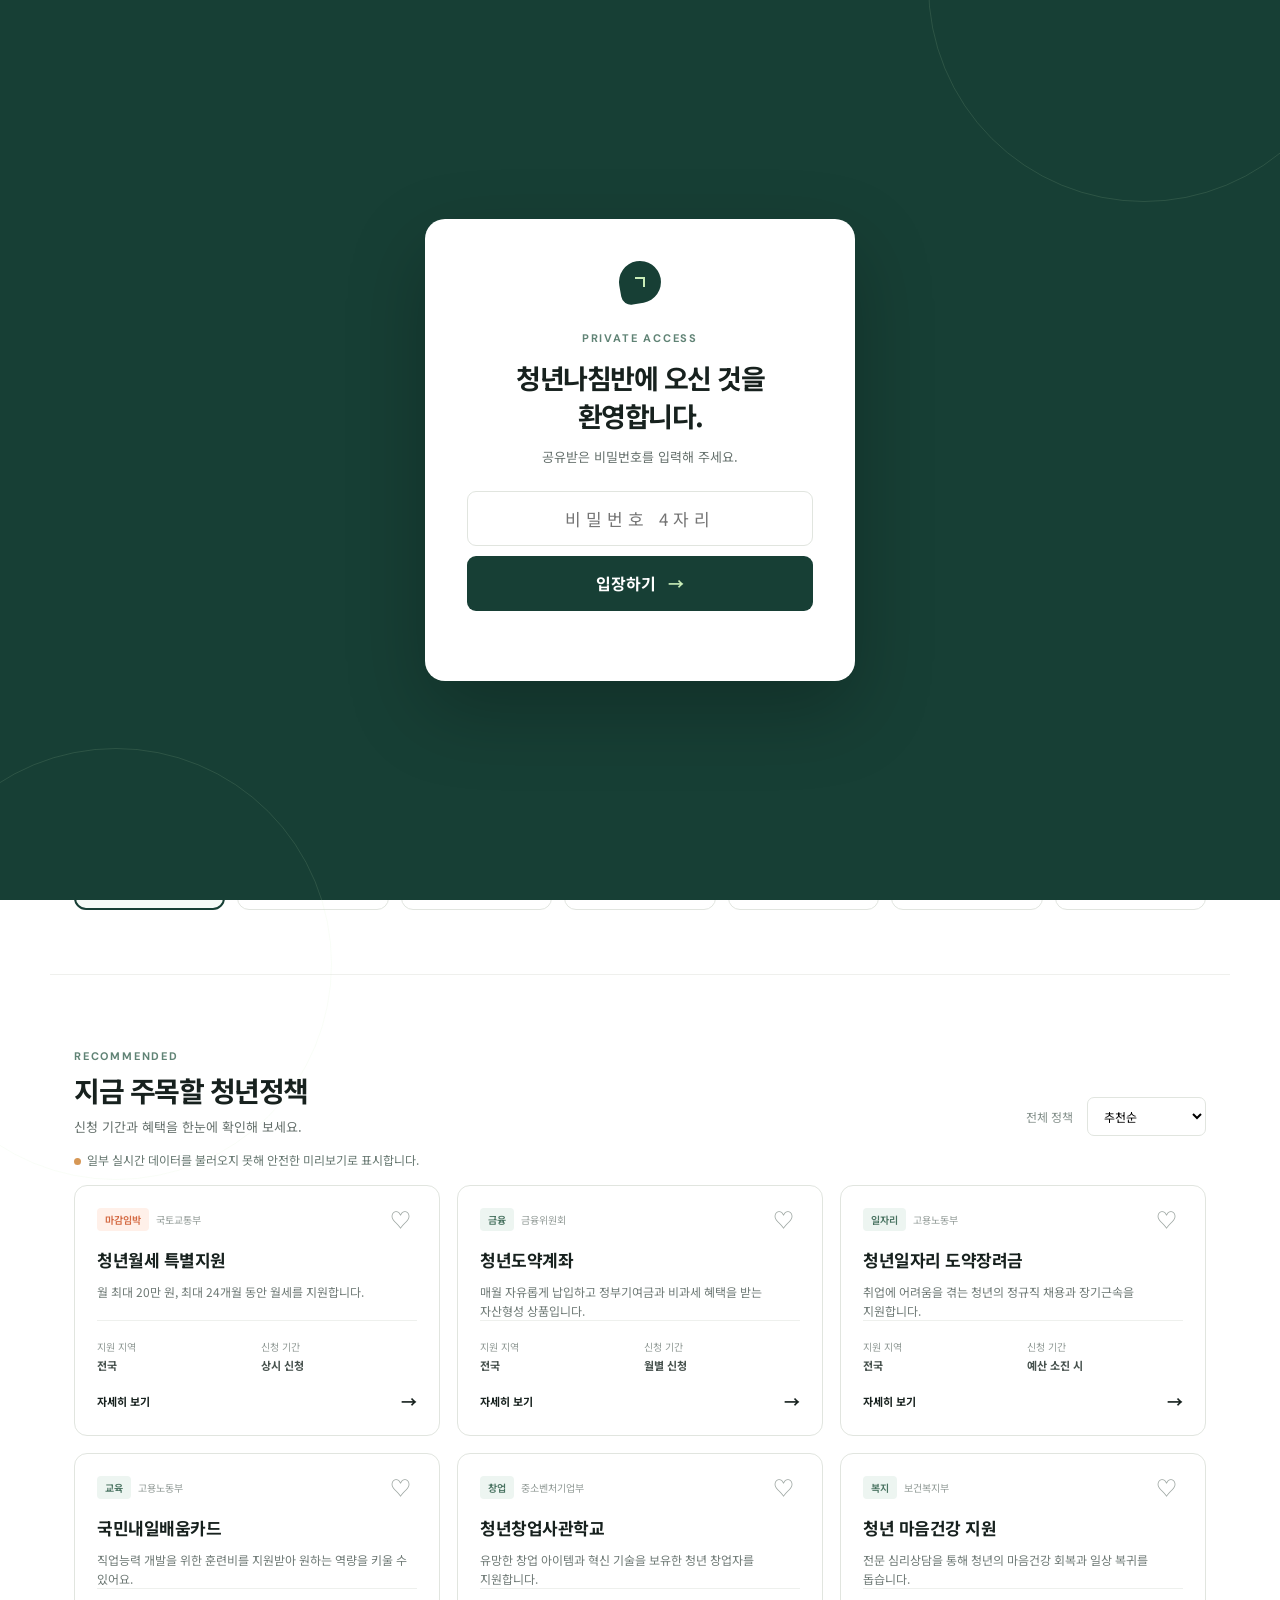
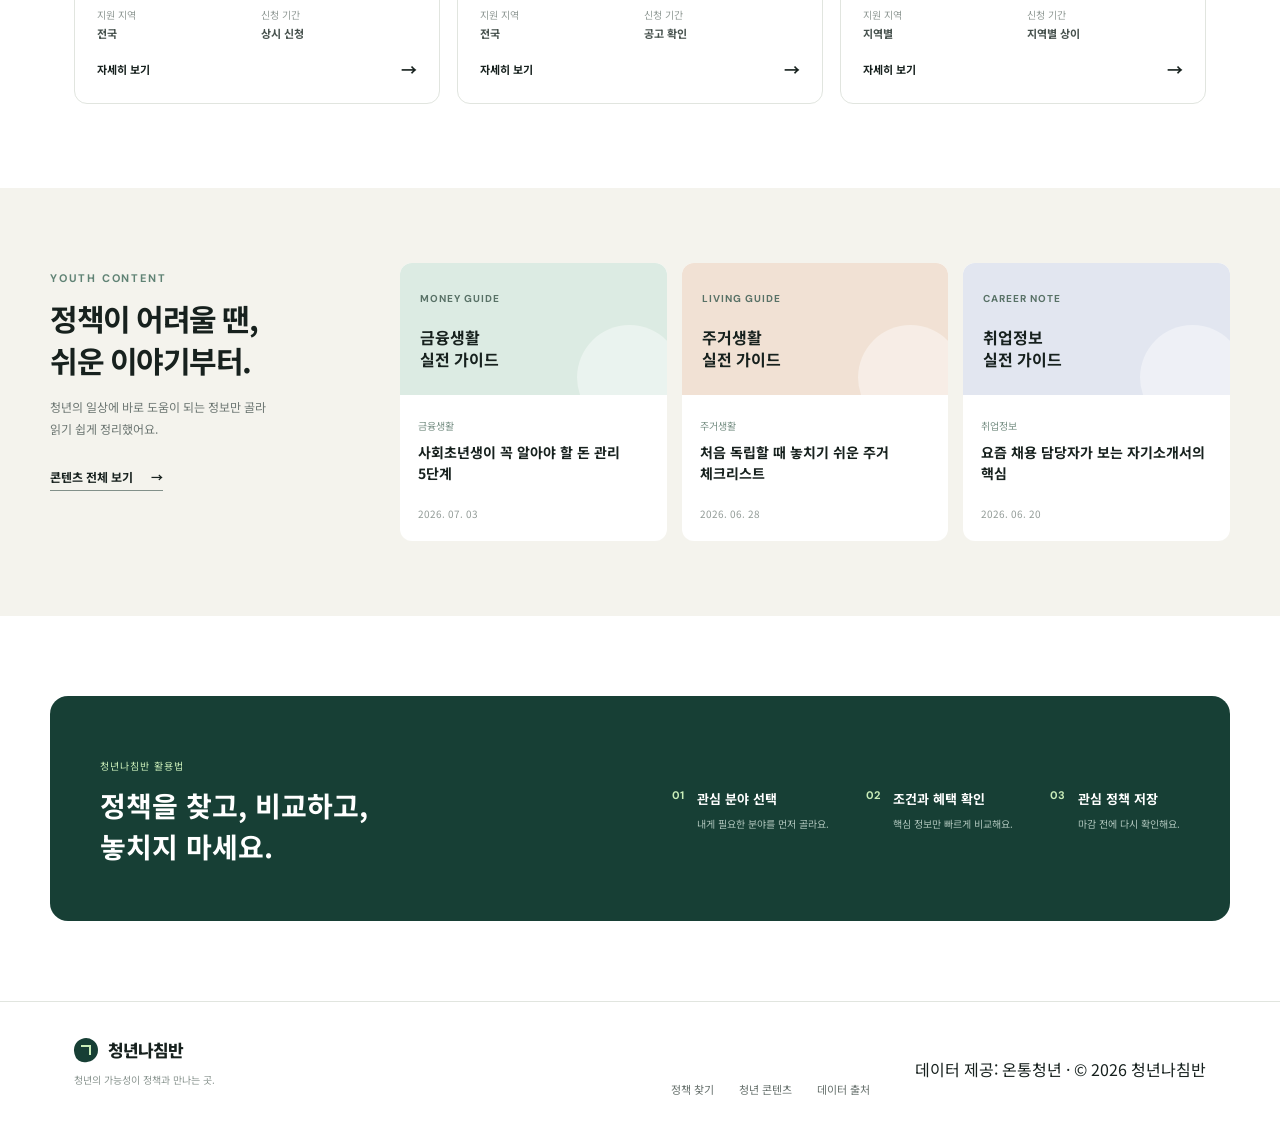
==== commit 125dcaa7: "Add personalized policy filter" ====
--- a/index.html
+++ b/index.html
@@ -11,6 +11,7 @@
   <link href="https://fonts.googleapis.com/css2?family=DM+Sans:wght@500;600;700&family=Noto+Sans+KR:wght@400;500;600;700;800&display=swap" rel="stylesheet">
   <link rel="stylesheet" href="styles.css">
   <link rel="stylesheet" href="gate.css">
+  <link rel="stylesheet" href="personalized.css">
 </head>
 <body class="locked">
   <div class="access-gate" id="accessGate" role="dialog" aria-modal="true" aria-labelledby="gateTitle">
@@ -86,7 +87,8 @@
     </section>
 
     <section class="policies-section" id="policies" aria-labelledby="policyTitle">
-      <div class="section-heading"><div><span class="section-kicker">RECOMMENDED</span><h2 id="policyTitle">지금 주목할 청년정책</h2><p>신청 기간과 혜택을 한눈에 확인해 보세요.</p></div><div class="list-actions"><span id="resultLabel">전체 정책</span><select id="sortSelect" aria-label="정렬 기준"><option value="recommended">추천순</option><option value="deadline">마감임박순</option><option value="latest">최신순</option></select></div></div>
+      <div class="section-heading"><div><span class="section-kicker">RECOMMENDED</span><h2 id="policyTitle">지금 주목할 청년정책</h2><p>신청 기간과 혜택을 한눈에 확인해 보세요.</p></div><div class="list-actions"><span id="resultLabel">전체 정책</span><select id="sortSelect" aria-label="정렬 기준"><option value="recommended">추천순</option><option value="deadline">마감임박순</option><option value="latest">최신순</option><option value="semin">세민맞춤</option></select></div></div>
+      <div class="personalized-note" id="personalizedNote" hidden><b>세민맞춤</b><span>만 29세 · 서울 거주 · 자취 중</span><button type="button" id="clearPersonalized">전체 보기</button></div>
       <div class="status-message" id="statusMessage" role="status"><span></span> 온통청년 데이터를 확인하고 있어요.</div>
       <div class="policy-grid" id="policyGrid" aria-live="polite"></div>
       <button class="more-button" id="moreButton" type="button">정책 더 보기 <span>↓</span></button>
--- a/personalized.css
+++ b/personalized.css
@@ -0,0 +1 @@
+.personalized-note{margin:-10px 0 22px;padding:12px 15px;border-radius:9px;background:#edf5f1;color:#426758;display:flex;align-items:center;gap:10px;font-size:11px}.personalized-note[hidden]{display:none}.personalized-note b{color:#173f35}.personalized-note span{color:#6d7e76}.personalized-note button{margin-left:auto;border:0;background:transparent;color:#173f35;font-size:11px;font-weight:700;cursor:pointer}
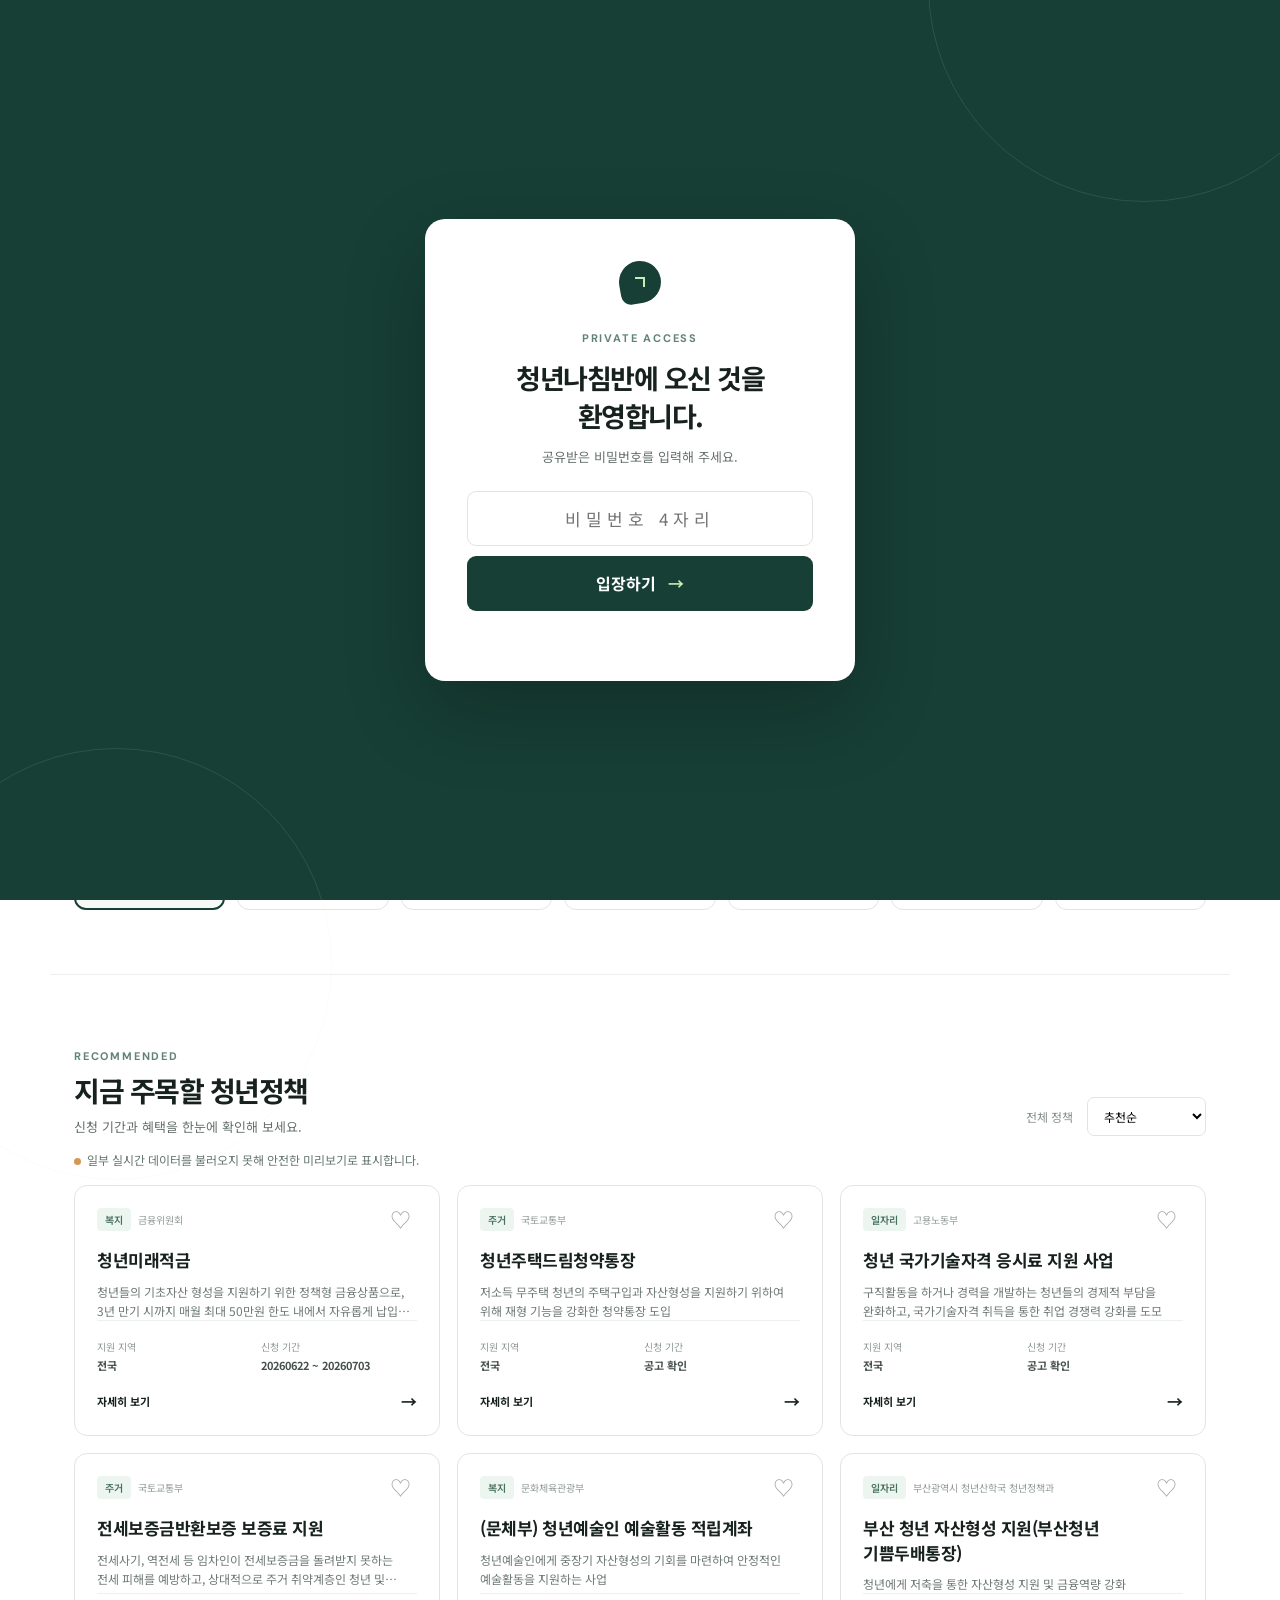
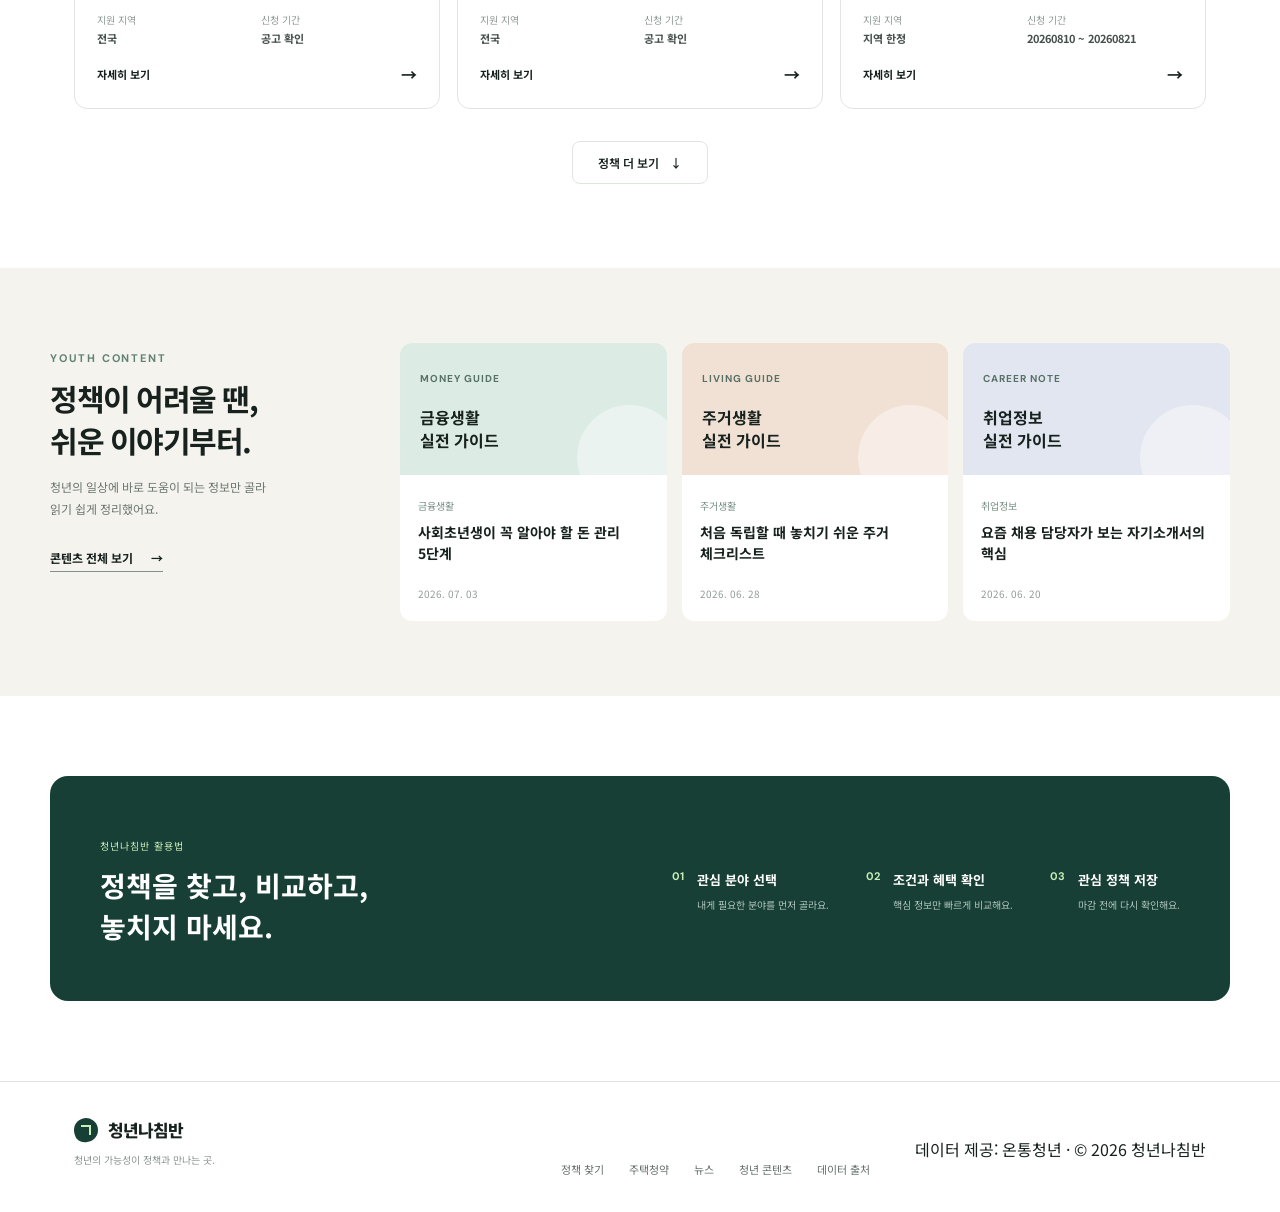
==== commit 4b4d71fc: "Remove extra header nav links" ====
--- a/index.html
+++ b/index.html
@@ -12,6 +12,7 @@
   <link rel="stylesheet" href="styles.css">
   <link rel="stylesheet" href="gate.css">
   <link rel="stylesheet" href="personalized.css">
+  <link rel="stylesheet" href="saved-policies.css">
 </head>
 <body class="locked">
   <div class="access-gate" id="accessGate" role="dialog" aria-modal="true" aria-labelledby="gateTitle">
@@ -35,8 +36,8 @@
       </a>
       <nav class="nav" aria-label="주요 메뉴">
         <a class="active" href="#policies">정책 찾기</a>
-        <a href="#content">청년 콘텐츠</a>
-        <a href="#guide">이용 가이드</a>
+        <a href="housing.html">주택청약</a>
+        <a href="news.html">뉴스</a>
       </nav>
       <button class="saved-button" id="savedButton" type="button" aria-label="저장한 정책 보기">
         <span aria-hidden="true">♡</span> 저장한 정책 <b id="savedCount">0</b>
@@ -95,7 +96,7 @@
     </section>
 
     <section class="content-section" id="content" aria-labelledby="contentTitle">
-      <div class="content-copy"><span class="section-kicker">YOUTH CONTENT</span><h2 id="contentTitle">정책이 어려울 땐,<br>쉬운 이야기부터.</h2><p>청년의 일상에 바로 도움이 되는 정보만 골라<br>읽기 쉽게 정리했어요.</p><a href="https://www.youthcenter.go.kr/youthNews/ythTips/ythTipsList" target="_blank" rel="noopener">콘텐츠 전체 보기 <span>→</span></a></div>
+      <div class="content-copy"><span class="section-kicker">YOUTH CONTENT</span><h2 id="contentTitle">정책이 어려울 땐,<br>쉬운 이야기부터.</h2><p>청년의 일상에 바로 도움이 되는 정보만 골라<br>읽기 쉽게 정리했어요.</p><a href="https://www.youthcenter.go.kr/bbs03List/46" target="_blank" rel="noopener">콘텐츠 전체 보기 <span>→</span></a></div>
       <div class="content-cards" id="contentGrid"></div>
     </section>
 
@@ -105,7 +106,18 @@
     </section>
   </main>
 
-  <footer><div class="footer-inner"><div><a class="brand footer-brand" href="#"><span class="brand-mark"><span></span></span><span>청년나침반</span></a><p>청년의 가능성이 정책과 만나는 곳.</p></div><div class="footer-links"><a href="#policies">정책 찾기</a><a href="#content">청년 콘텐츠</a><a href="https://www.youthcenter.go.kr/cmnFooter/openapiIntro/oaiGuide" target="_blank" rel="noopener">데이터 출처</a></div><p class="copyright">데이터 제공: 온통청년 · © 2026 청년나침반</p></div></footer>
+  <footer><div class="footer-inner"><div><a class="brand footer-brand" href="#"><span class="brand-mark"><span></span></span><span>청년나침반</span></a><p>청년의 가능성이 정책과 만나는 곳.</p></div><div class="footer-links"><a href="#policies">정책 찾기</a><a href="housing.html">주택청약</a><a href="news.html">뉴스</a><a href="#content">청년 콘텐츠</a><a href="https://www.youthcenter.go.kr/cmnFooter/openapiIntro/oaiGuide" target="_blank" rel="noopener">데이터 출처</a></div><p class="copyright">데이터 제공: 온통청년 · © 2026 청년나침반</p></div></footer>
+
+  <div class="saved-modal" id="savedModal" hidden>
+    <button class="saved-backdrop" type="button" data-close-saved aria-label="저장한 정책 닫기"></button>
+    <section class="saved-panel" role="dialog" aria-modal="true" aria-labelledby="savedTitle">
+      <div class="saved-panel-header">
+        <div><span class="section-kicker">SAVED POLICIES</span><h2 id="savedTitle">저장한 정책</h2></div>
+        <button class="saved-close" type="button" data-close-saved aria-label="닫기">×</button>
+      </div>
+      <div class="saved-list" id="savedList"></div>
+    </section>
+  </div>
 
   <div class="toast" id="toast" role="status"></div>
   <script src="app.js"></script>
